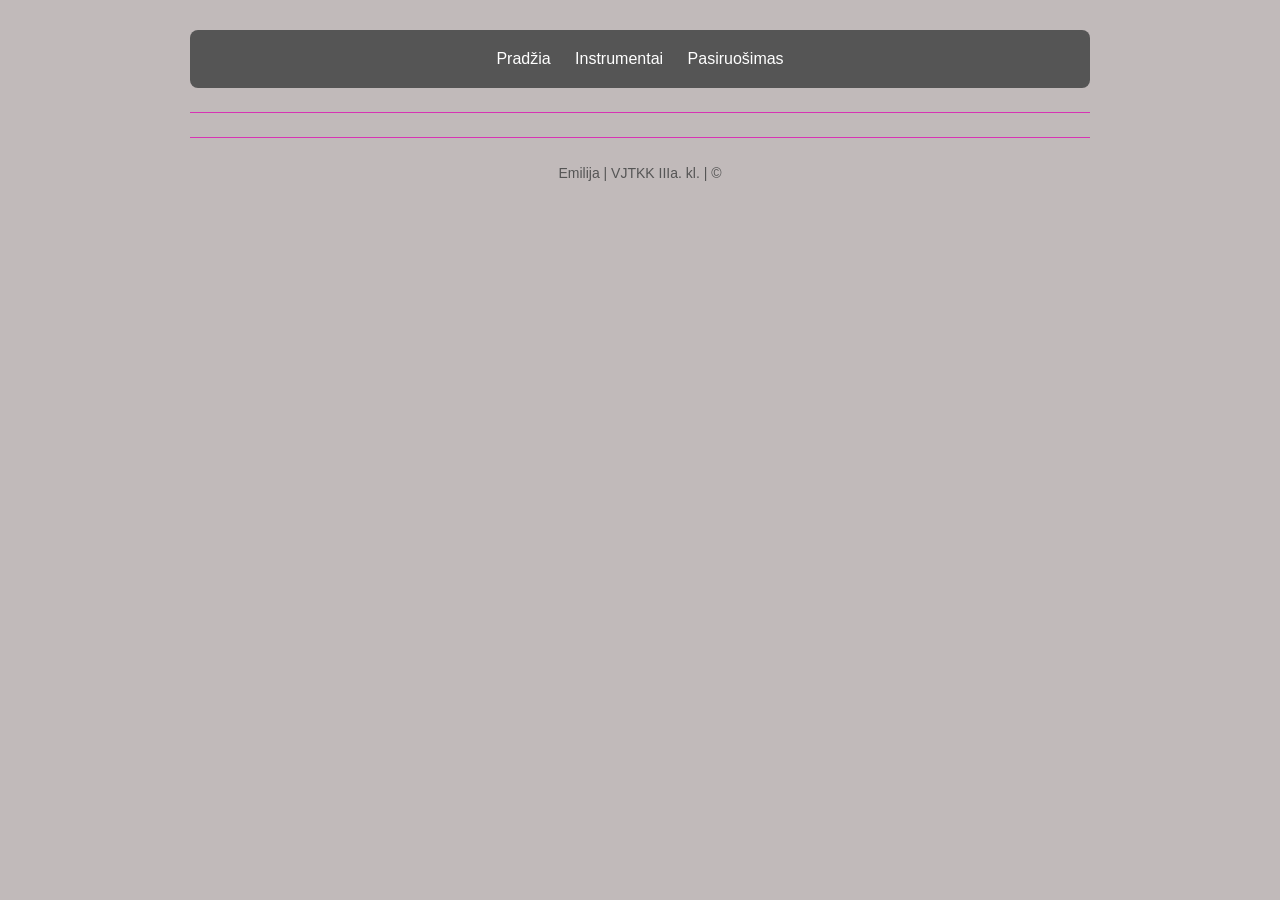
==== instrumentai.html @ 7290affd "Add files via upload" ====
<!DOCTYPE html>
<html lang="lt">
<head>
    <meta charset="UTF-8">
    <meta name="viewport" content="width=device-width, initial-scale=1.0">
    <link rel="stylesheet" href="style.css">
    <title>Instrumentai</title>
</head>
<body>
     <nav>
    <a href="index.html">Pradžia</a>
    <a href="instrumentai.html">Instrumentai</a>
    <a href="pasiruosimas.html">Pasiruošimas</a>
 </nav>  
 <hr> 
 <main>

 </main>
 <footer>
    <hr>
    <p>Emilija | VJTKK IIIa. kl. | &copy; </p>
 </footer>
</body>
</html>
---- style.css ----
/* Bendras stilius */
body {
    background-color: rgb(193, 186, 186);
    color: #555;
    font-family: Arial, sans-serif;
    max-width: 900px;
    margin: 30px auto;
    padding: 0 20px;
    line-height: 1.6;}
h1{
    text-align: center;
    font-size: 34px;
    color: #555;}
h2{
    color: #555;
    font-size: 30px;
    margin-top: 30px;}
p, ul, ol {
    font-size: 18px;}
.intro{
    text-align: center;
    font-style: italic;}
/* Visi paveikslėliai turi rėmelį ir suapvalintus kampus */
img{ 
    width: 300px;
    max-width: 100%;
    height: auto;
    border: 2px solid #bdd0df;
    box-sizing: border-box;}
/* Klasė leidžia pasirinkti didesnį image plotą ir sucentruoja  */
.large{
    width: 600px;
    display: block;
    margin: 20px auto;}
nav{
    background-color: #555;
    padding: 12px;
    text-align: center;
    border-radius: 8px;}
nav a{
    display: inline-block;
    color: white;
    margin: 4px 10px;}
a{
    color:#555;
    text-decoration: none;}
a:hover{
    background: white;
    color:#555;}
li{
    margin-bottom: 10px;}
mark{
    background-color: rgb(118, 118, 226);}
hr{ 
    border: 0;
    border-top: 1px solid#d830b4f7;
    margin: 24px 0;}
footer p{
    font-size: 14px;}
footer{ 
    text-align: center;}
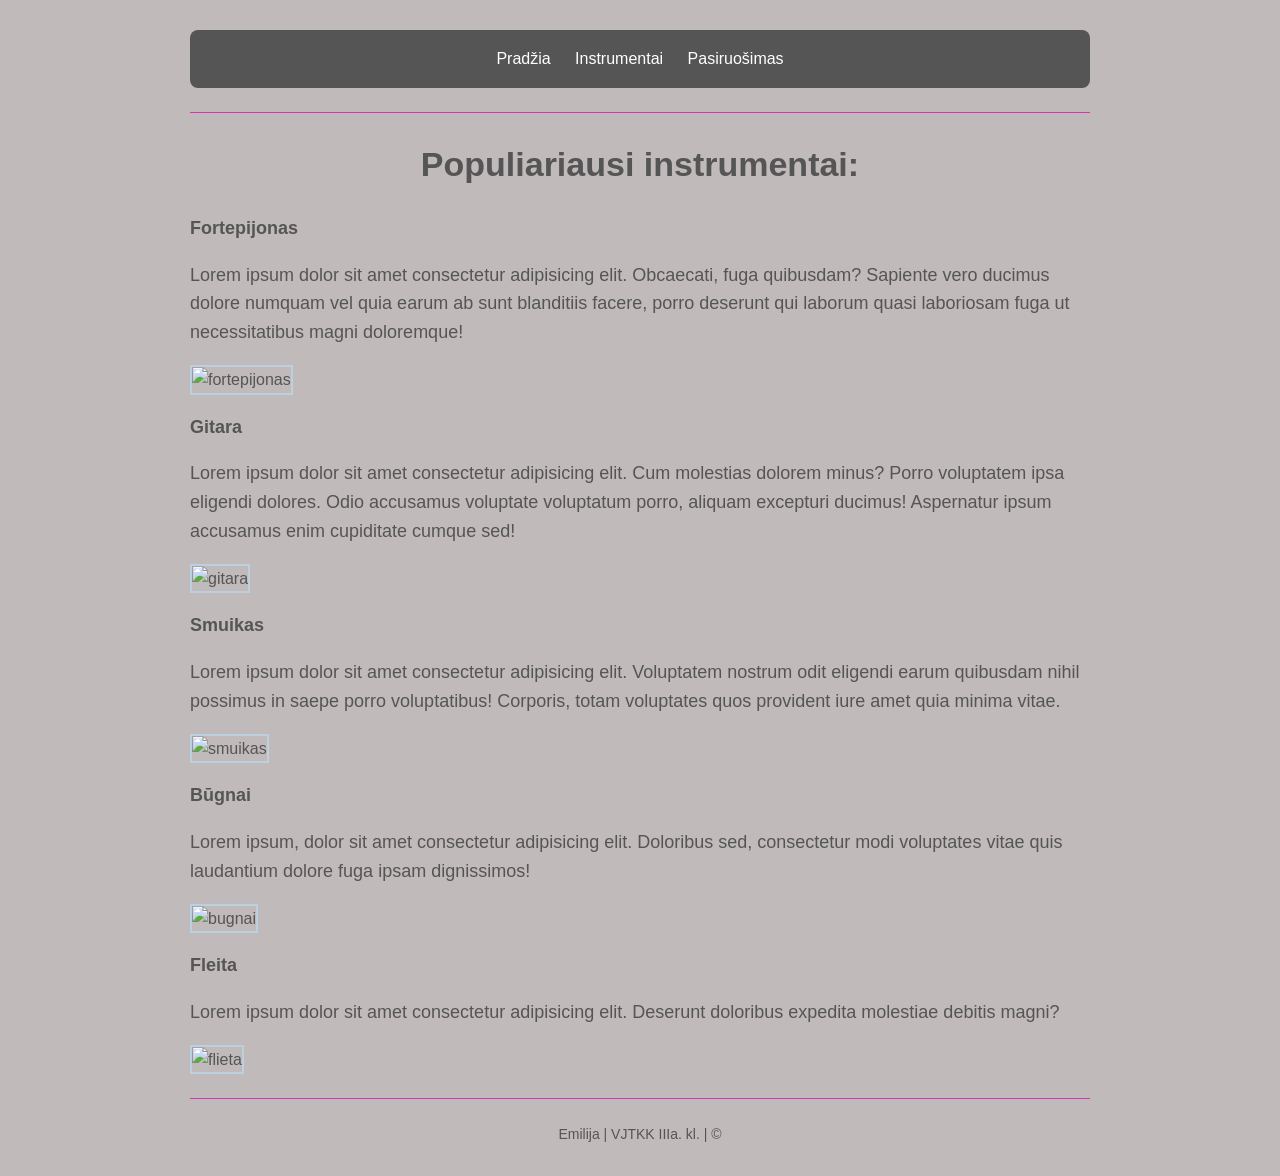
==== commit 8b220770: "Add files via upload" ====
--- a/instrumentai.html
+++ b/instrumentai.html
@@ -14,7 +14,22 @@
  </nav>  
  <hr> 
  <main>
-
+<h1>Populiariausi instrumentai:</h1>
+<p><strong>Fortepijonas</strong></p>
+<p>Lorem ipsum dolor sit amet consectetur adipisicing elit. Obcaecati, fuga quibusdam? Sapiente vero ducimus dolore numquam vel quia earum ab sunt blanditiis facere, porro deserunt qui laborum quasi laboriosam fuga ut necessitatibus magni doloremque!</p>
+<img src="image/forte.jpg" alt="fortepijonas">
+<p><strong>Gitara</strong></p>
+<p>Lorem ipsum dolor sit amet consectetur adipisicing elit. Cum molestias dolorem minus? Porro voluptatem ipsa eligendi dolores. Odio accusamus voluptate voluptatum porro, aliquam excepturi ducimus! Aspernatur ipsum accusamus enim cupiditate cumque sed!</p>
+<img src="image/gitara.jpg" alt="gitara">
+<p><strong>Smuikas</strong></p>
+<p>Lorem ipsum dolor sit amet consectetur adipisicing elit. Voluptatem nostrum odit eligendi earum quibusdam nihil possimus in saepe porro voluptatibus! Corporis, totam voluptates quos provident iure amet quia minima vitae.</p>
+<img src="image/smuikas.jpg" alt="smuikas">
+<p><strong>Būgnai</strong></p>
+<p>Lorem ipsum, dolor sit amet consectetur adipisicing elit. Doloribus sed, consectetur modi voluptates vitae quis laudantium dolore fuga ipsam dignissimos!</p>
+<img src="image/bugnai.webp" alt="bugnai">
+<p><strong>Fleita</strong></p>
+<p>Lorem ipsum dolor sit amet consectetur adipisicing elit. Deserunt doloribus expedita molestiae debitis magni?</p>
+<img src="image/flute.webp" alt="flieta">
  </main>
  <footer>
     <hr>
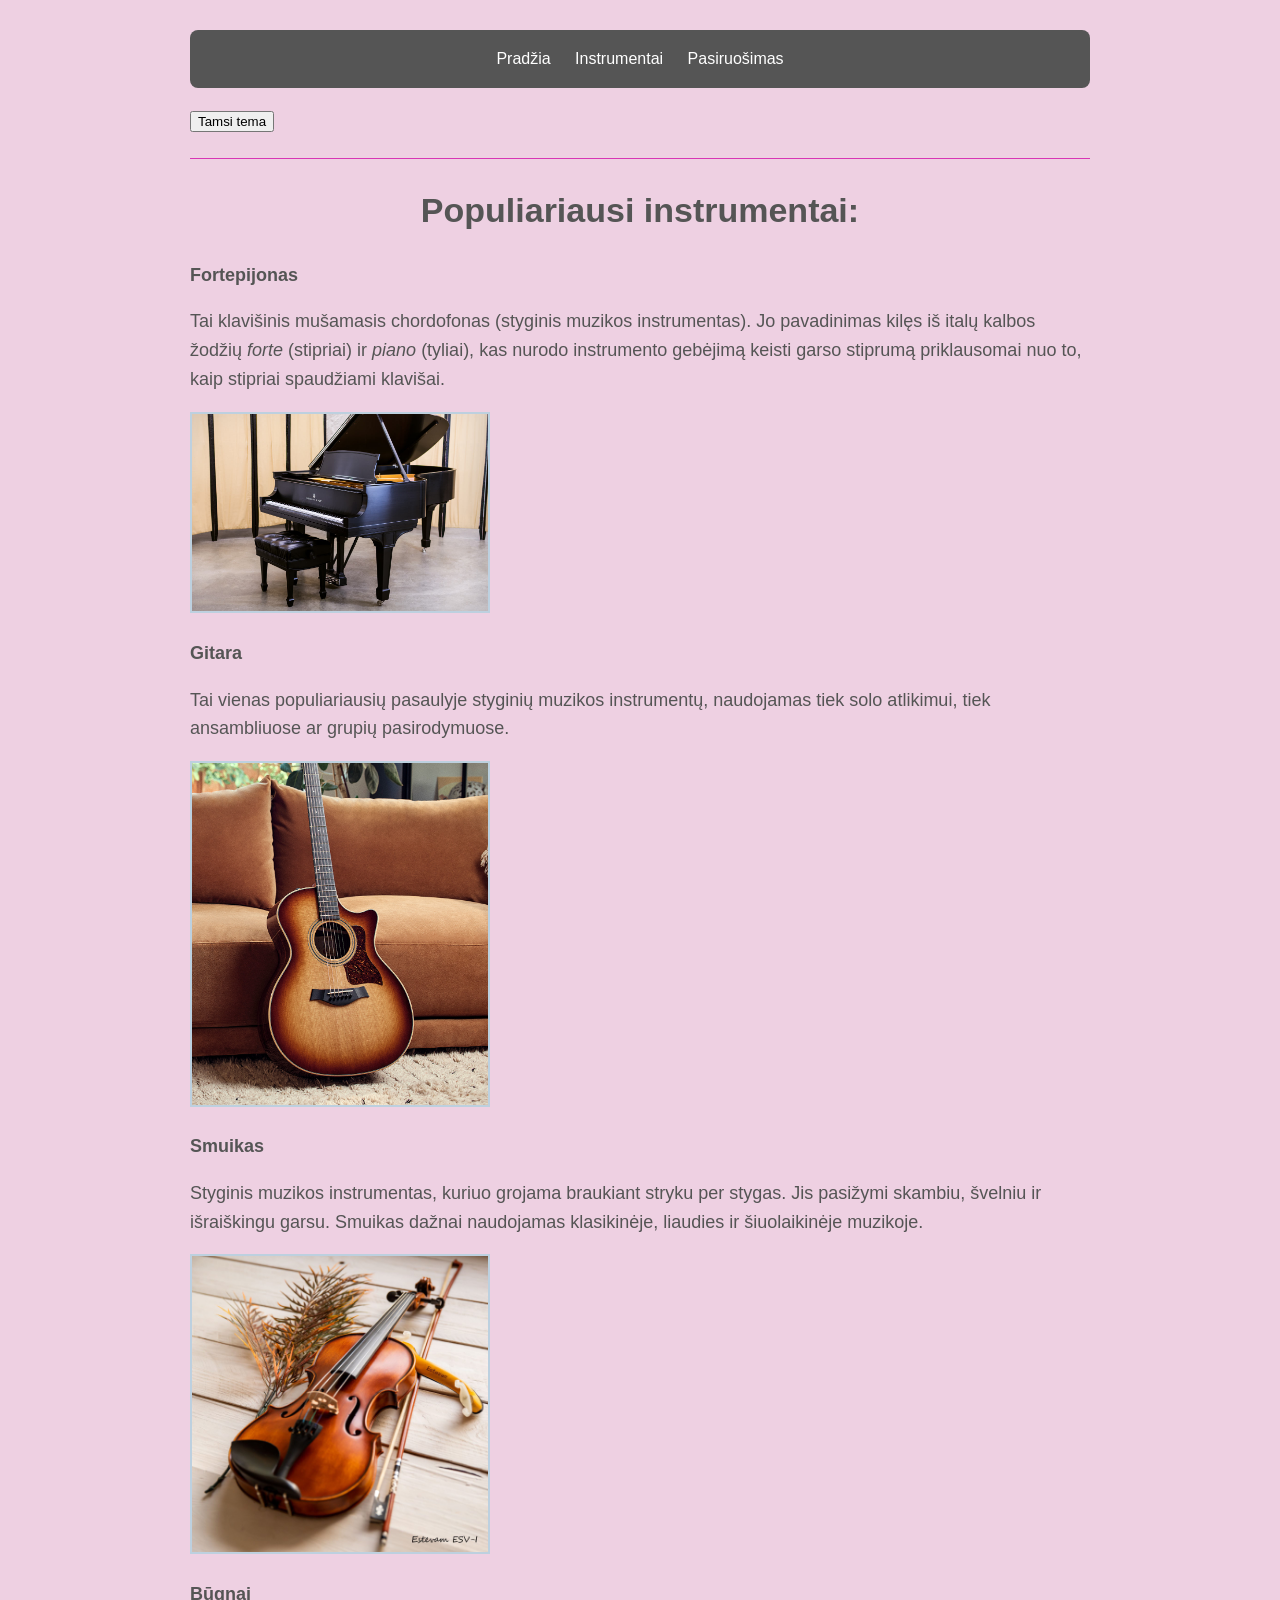
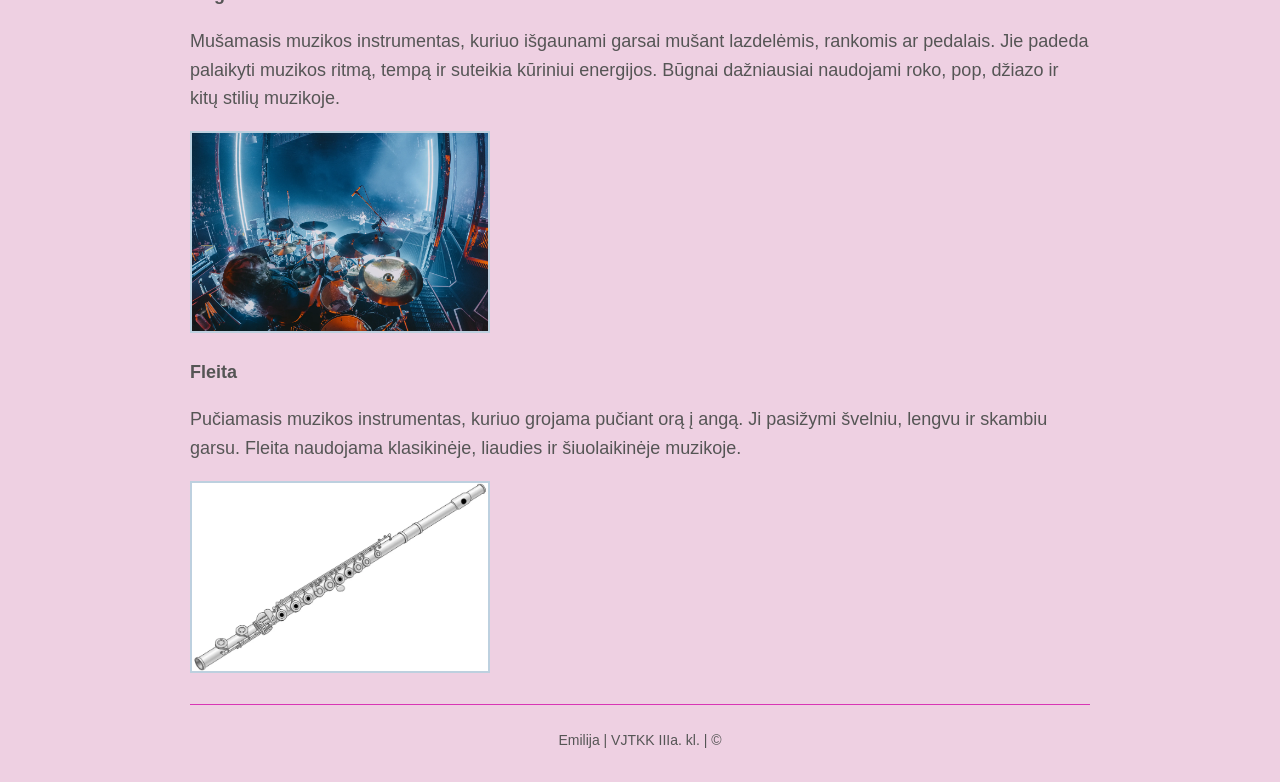
==== commit cbf550a4: "Add files via upload" ====
--- a/instrumentai.html
+++ b/instrumentai.html
@@ -5,6 +5,7 @@
     <meta name="viewport" content="width=device-width, initial-scale=1.0">
     <link rel="stylesheet" href="style.css">
     <title>Instrumentai</title>
+    <script src="script.js" defer></script>
 </head>
 <body>
      <nav>
@@ -12,23 +13,24 @@
     <a href="instrumentai.html">Instrumentai</a>
     <a href="pasiruosimas.html">Pasiruošimas</a>
  </nav>  
+ <p><button id="changeTheme" class="toggle-button" type="button" aria-pressed="false">Tamsi tema</button></p>
  <hr> 
  <main>
 <h1>Populiariausi instrumentai:</h1>
 <p><strong>Fortepijonas</strong></p>
-<p>Lorem ipsum dolor sit amet consectetur adipisicing elit. Obcaecati, fuga quibusdam? Sapiente vero ducimus dolore numquam vel quia earum ab sunt blanditiis facere, porro deserunt qui laborum quasi laboriosam fuga ut necessitatibus magni doloremque!</p>
+<p>Tai klavišinis mušamasis chordofonas (styginis muzikos instrumentas). Jo pavadinimas kilęs iš italų kalbos žodžių <em>forte</em> (stipriai) ir <em>piano</em> (tyliai), kas nurodo instrumento gebėjimą keisti garso stiprumą priklausomai nuo to, kaip stipriai spaudžiami klavišai.</p>
 <img src="image/forte.jpg" alt="fortepijonas">
 <p><strong>Gitara</strong></p>
-<p>Lorem ipsum dolor sit amet consectetur adipisicing elit. Cum molestias dolorem minus? Porro voluptatem ipsa eligendi dolores. Odio accusamus voluptate voluptatum porro, aliquam excepturi ducimus! Aspernatur ipsum accusamus enim cupiditate cumque sed!</p>
+<p>Tai vienas populiariausių pasaulyje styginių muzikos instrumentų, naudojamas tiek solo atlikimui, tiek ansambliuose ar grupių pasirodymuose.</p>
 <img src="image/gitara.jpg" alt="gitara">
 <p><strong>Smuikas</strong></p>
-<p>Lorem ipsum dolor sit amet consectetur adipisicing elit. Voluptatem nostrum odit eligendi earum quibusdam nihil possimus in saepe porro voluptatibus! Corporis, totam voluptates quos provident iure amet quia minima vitae.</p>
+<p>Styginis muzikos instrumentas, kuriuo grojama braukiant stryku per stygas. Jis pasižymi skambiu, švelniu ir išraiškingu garsu. Smuikas dažnai naudojamas klasikinėje, liaudies ir šiuolaikinėje muzikoje.</p>
 <img src="image/smuikas.jpg" alt="smuikas">
 <p><strong>Būgnai</strong></p>
-<p>Lorem ipsum, dolor sit amet consectetur adipisicing elit. Doloribus sed, consectetur modi voluptates vitae quis laudantium dolore fuga ipsam dignissimos!</p>
+<p>Mušamasis muzikos instrumentas, kuriuo išgaunami garsai mušant lazdelėmis, rankomis ar pedalais. Jie padeda palaikyti muzikos ritmą, tempą ir suteikia kūriniui energijos. Būgnai dažniausiai naudojami roko, pop, džiazo ir kitų stilių muzikoje. </p>
 <img src="image/bugnai.webp" alt="bugnai">
 <p><strong>Fleita</strong></p>
-<p>Lorem ipsum dolor sit amet consectetur adipisicing elit. Deserunt doloribus expedita molestiae debitis magni?</p>
+<p>Pučiamasis muzikos instrumentas, kuriuo grojama pučiant orą į angą. Ji pasižymi švelniu, lengvu ir skambiu garsu. Fleita naudojama klasikinėje, liaudies ir šiuolaikinėje muzikoje. </p>
 <img src="image/flute.webp" alt="flieta">
  </main>
  <footer>
--- a/style.css
+++ b/style.css
@@ -1,6 +1,6 @@
 /* Bendras stilius */
 body {
-    background-color: rgb(193, 186, 186);
+    background-color:rgba(193, 84, 151, 0.27);
     color: #555;
     font-family: Arial, sans-serif;
     max-width: 900px;
@@ -32,6 +32,10 @@
     width: 600px;
     display: block;
     margin: 20px auto;}
+.medium{ 
+    width: 400px;
+    display: block;
+    margin: 20px auto;}
 nav{
     background-color: #555;
     padding: 12px;
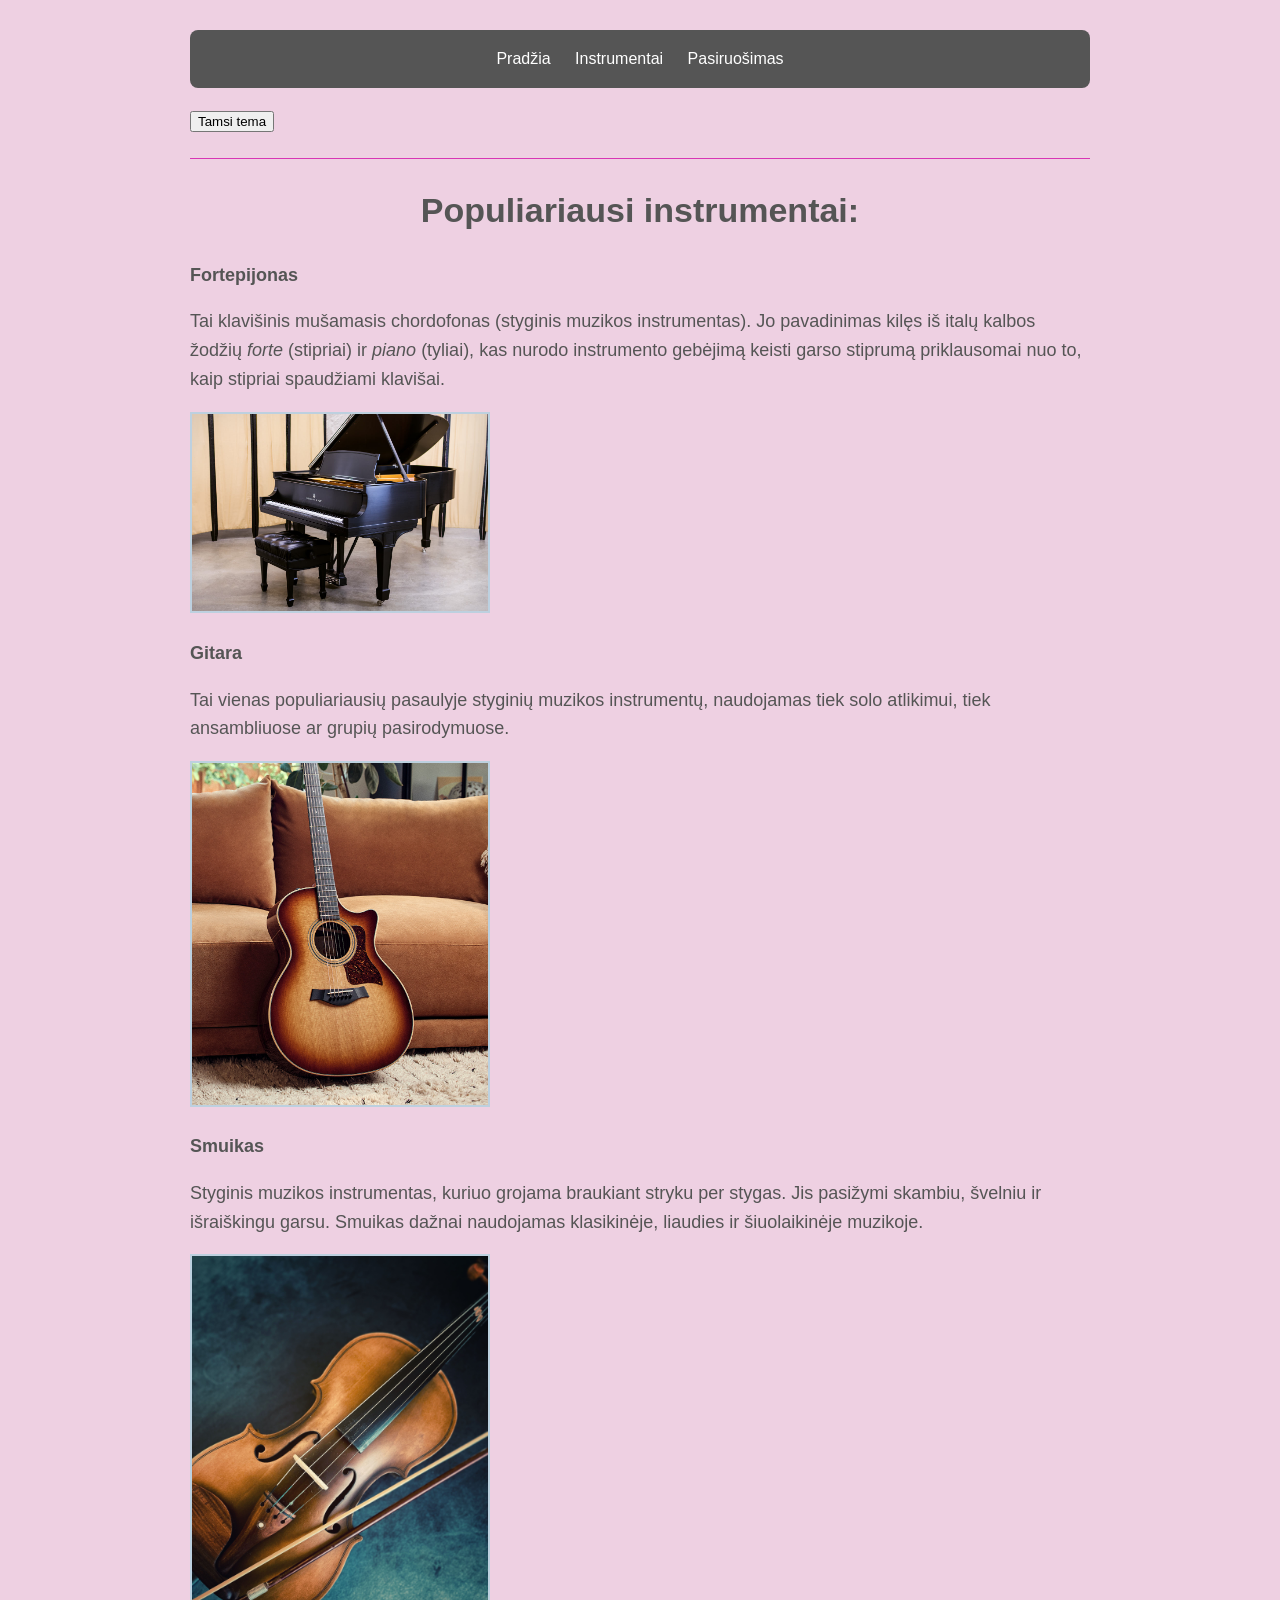
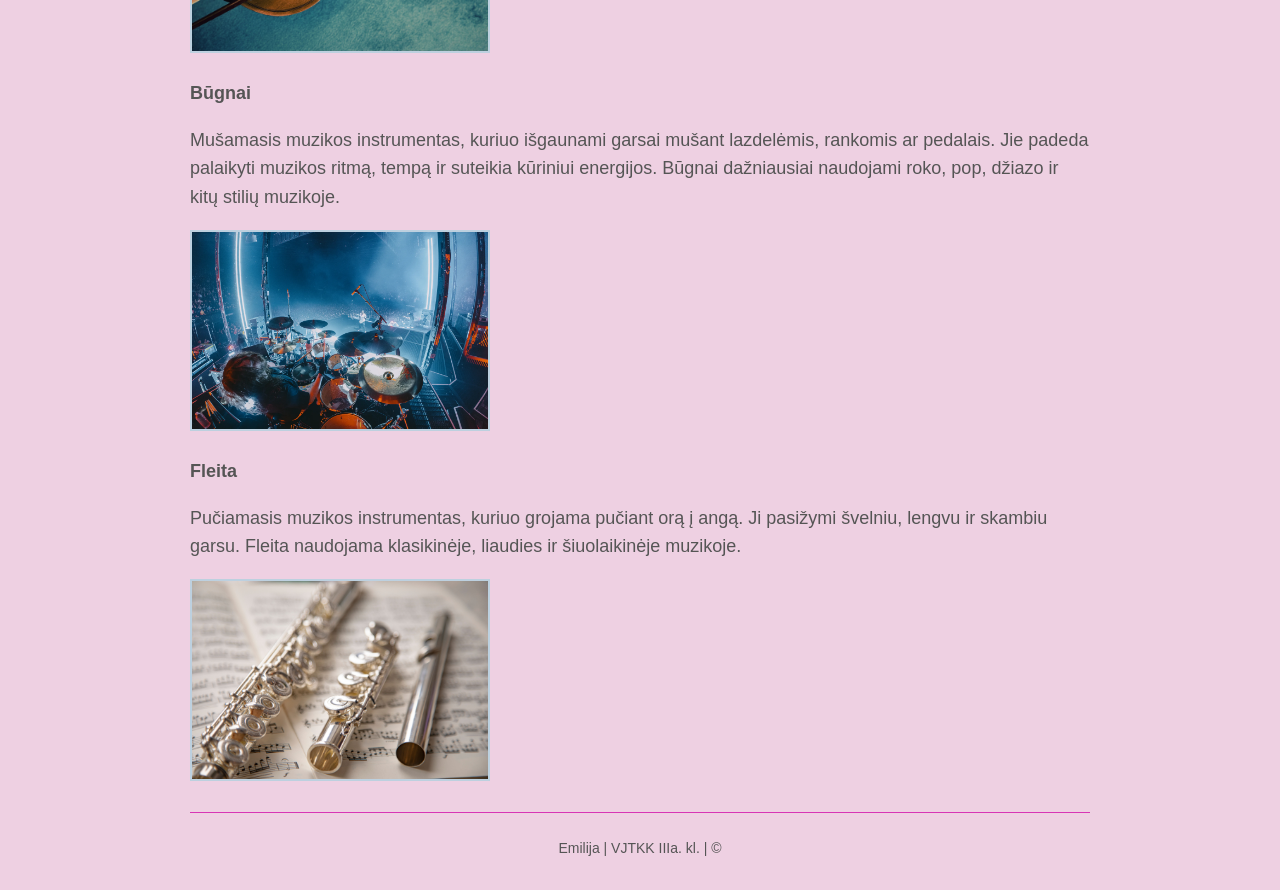
==== commit c7a67d8c: "Add files via upload" ====
--- a/instrumentai.html
+++ b/instrumentai.html
@@ -31,7 +31,7 @@
 <img src="image/bugnai.webp" alt="bugnai">
 <p><strong>Fleita</strong></p>
 <p>Pučiamasis muzikos instrumentas, kuriuo grojama pučiant orą į angą. Ji pasižymi švelniu, lengvu ir skambiu garsu. Fleita naudojama klasikinėje, liaudies ir šiuolaikinėje muzikoje. </p>
-<img src="image/flute.webp" alt="flieta">
+<img src="image/fleita.jpg" alt="flieta">
  </main>
  <footer>
     <hr>
